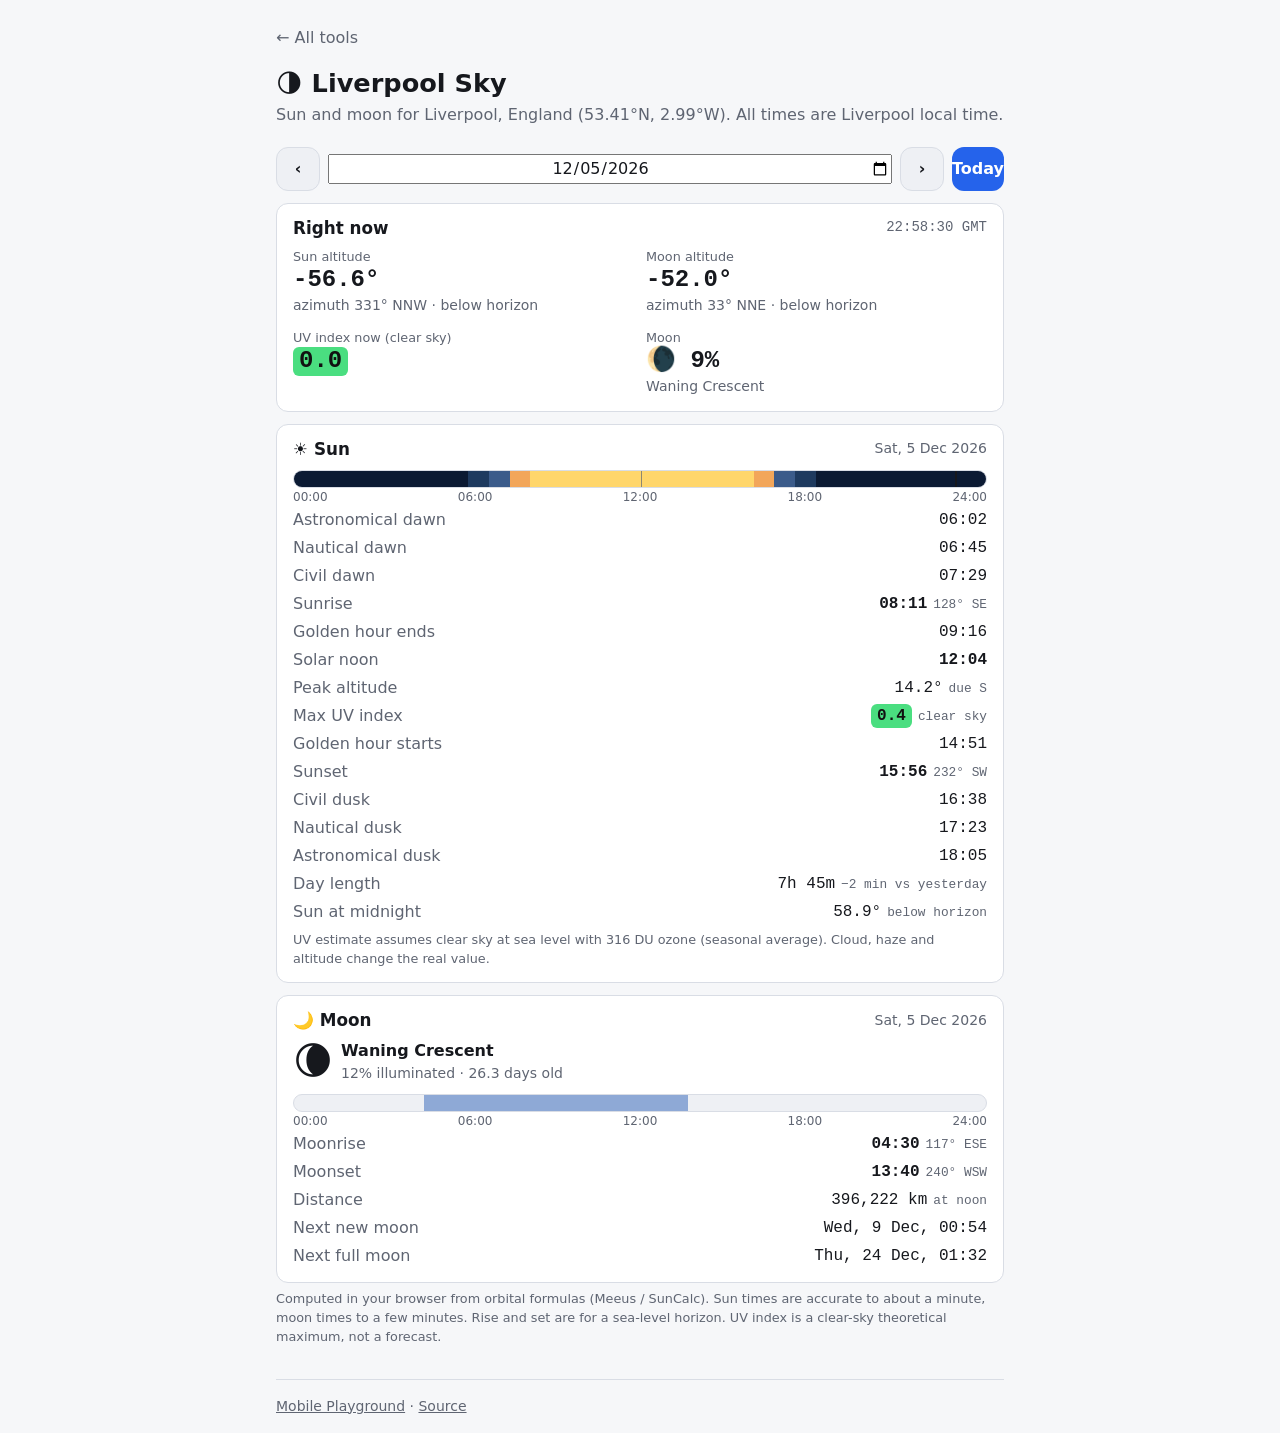
==== tools/liverpool-sky/index.html @ 9a12d8ee "Add Liverpool Sky tool Live sun and moon data for Liverpool, computed client-side with no dependenci" ====
<!doctype html>
<html lang="en">
<head>
  <meta charset="utf-8">
  <meta name="viewport" content="width=device-width, initial-scale=1, viewport-fit=cover">
  <meta name="description" content="Live sun and moon data for Liverpool, England: sunrise, sunset, solar noon, sun altitude, UV index, moon phase, moonrise and moonset.">
  <title>Liverpool Sky · Mobile Playground</title>
  <link rel="icon" href="data:image/svg+xml,<svg xmlns='http://www.w3.org/2000/svg' viewBox='0 0 100 100'><text y='.9em' font-size='90'>🌗</text></svg>">
  <link rel="stylesheet" href="../../assets/style.css">
  <style>
    .datebar { display: flex; gap: 8px; align-items: center; margin: 4px 0 12px; }
    .datebar button { flex: 0 0 var(--tap); padding: 0; }
    .datebar input[type="date"] { flex: 1 1 auto; text-align: center; min-width: 0; }
    .datebar .today { flex: 0 0 auto; }

    .card { margin-top: var(--gap); }
    .card h2 { margin: 0 0 8px; font-size: 1.05rem; display: flex; align-items: center; gap: 8px; }
    .card h2 .right { margin-left: auto; font-weight: 400; color: var(--muted); font-size: 0.875rem; }

    dl { margin: 0; display: grid; grid-template-columns: 1fr auto; gap: 4px 12px; }
    dt { color: var(--muted); }
    dt { white-space: nowrap; }
    dd { margin: 0; font-family: var(--mono); text-align: right; }
    dd .sub { color: var(--muted); font-size: 0.8em; margin-left: 6px; white-space: nowrap; }
    dd sup { font-size: 0.7em; color: var(--muted); }
    @media (max-width: 420px) { dd .sub { display: block; margin-left: 0; } }
    .none { color: var(--muted); }

    .now-grid { display: grid; grid-template-columns: 1fr 1fr; gap: 12px; }
    .now-grid .big { font-size: 1.5rem; font-weight: 700; font-family: var(--mono); line-height: 1.2; }
    .now-grid .label { color: var(--muted); font-size: 0.8rem; }
    .clock { font-family: var(--mono); font-size: 1.1rem; font-weight: 600; }

    .bar-wrap { margin: 10px 0 2px; }
    .bar-label { display: flex; justify-content: space-between; font-size: 0.75rem; color: var(--muted); }
    .bar { position: relative; height: 18px; border-radius: 9px; overflow: hidden; border: 1px solid var(--border); background: var(--surface-2); }
    .bar .seg { position: absolute; top: 0; bottom: 0; }
    .bar .mark { position: absolute; top: -2px; bottom: -2px; width: 2px; background: var(--text); transform: translateX(-1px); }
    .bar .mark.noon { background: var(--muted); width: 1px; opacity: .7; }
    .moonseg { background: #8ea9d6; }
    @media (prefers-color-scheme: dark) { .moonseg { background: #5f7fb3; } }

    .phase-emoji { font-size: 2.4rem; line-height: 1; }
    .uv { display: inline-block; min-width: 2.2em; text-align: center; border-radius: 6px; padding: 0 6px; color: #111; font-weight: 700; }
    .foot-note { font-size: 0.8rem; color: var(--muted); margin: 6px 0 0; }
  </style>
</head>
<body>
  <div class="container">

    <a class="back-link" href="../../">← All tools</a>

    <header class="site-header">
      <h1>🌗 Liverpool Sky</h1>
      <p>Sun and moon for Liverpool, England (53.41°N, 2.99°W). All times are Liverpool local time.</p>
    </header>

    <main>
      <div class="datebar">
        <button type="button" id="prev" class="btn-secondary" aria-label="Previous day">‹</button>
        <label for="date" class="visually-hidden">Date</label>
        <input type="date" id="date">
        <button type="button" id="next" class="btn-secondary" aria-label="Next day">›</button>
        <button type="button" id="today" class="today">Today</button>
      </div>

      <section class="card" aria-live="off">
        <h2>Right now <span class="right clock" id="clock">—</span></h2>
        <div class="now-grid">
          <div>
            <div class="label">Sun altitude</div>
            <div class="big" id="sun-alt">—</div>
            <div class="small muted" id="sun-az">—</div>
          </div>
          <div>
            <div class="label">Moon altitude</div>
            <div class="big" id="moon-alt">—</div>
            <div class="small muted" id="moon-az">—</div>
          </div>
          <div>
            <div class="label">UV index now <span class="muted">(clear sky)</span></div>
            <div class="big"><span class="uv" id="uv-now">—</span></div>
          </div>
          <div>
            <div class="label">Moon</div>
            <div class="big" id="moon-now">—</div>
            <div class="small muted" id="moon-now-sub">—</div>
          </div>
        </div>
      </section>

      <section class="card">
        <h2>☀️ Sun <span class="right" id="sun-date"></span></h2>
        <div class="bar-wrap">
          <div class="bar" id="sun-bar" aria-hidden="true"></div>
          <div class="bar-label"><span>00:00</span><span>06:00</span><span>12:00</span><span>18:00</span><span>24:00</span></div>
        </div>
        <dl id="sun-list"></dl>
        <p class="foot-note" id="uv-note"></p>
      </section>

      <section class="card">
        <h2>🌙 Moon <span class="right" id="moon-date"></span></h2>
        <div class="row" style="align-items:center; margin-bottom:8px">
          <span class="phase-emoji" id="phase-emoji" style="flex:0 0 auto" aria-hidden="true">🌑</span>
          <div style="flex:1 1 auto">
            <div style="font-weight:600" id="phase-name">—</div>
            <div class="small muted" id="phase-sub">—</div>
          </div>
        </div>
        <div class="bar-wrap">
          <div class="bar" id="moon-bar" aria-hidden="true"></div>
          <div class="bar-label"><span>00:00</span><span>06:00</span><span>12:00</span><span>18:00</span><span>24:00</span></div>
        </div>
        <dl id="moon-list"></dl>
      </section>

      <p class="foot-note">Computed in your browser from orbital formulas (Meeus / SunCalc). Sun times are accurate to about a minute, moon times to a few minutes. Rise and set are for a sea-level horizon. UV index is a clear-sky theoretical maximum, not a forecast.</p>
    </main>

    <footer class="site-footer">
      <a href="../../">Mobile Playground</a> ·
      <a href="https://github.com/colinmccrae/mobile-playground/tree/main/tools/liverpool-sky">Source</a>
    </footer>

  </div>

  <script src="astro.js"></script>
  <script>
    (function () {
      'use strict';
      const LAT = 53.4084, LNG = -2.9916, TZ = 'Europe/London';
      const $ = id => document.getElementById(id);
      const A = window.Astro;
      const DEG = 180 / Math.PI;

      // ---- Time-zone helpers (everything is shown in Europe/London) ---------
      const partsFmt = new Intl.DateTimeFormat('en-GB', { timeZone: TZ, hourCycle: 'h23',
        year: 'numeric', month: '2-digit', day: '2-digit', hour: '2-digit', minute: '2-digit', second: '2-digit' });
      function londonParts(date) {
        const o = {};
        for (const p of partsFmt.formatToParts(date)) if (p.type !== 'literal') o[p.type] = Number(p.value);
        return { y: o.year, m: o.month, d: o.day, h: o.hour % 24, min: o.minute, s: o.second };
      }
      function londonOffsetMs(t) { // offset of Europe/London from UTC at instant t
        const p = londonParts(new Date(t));
        return Date.UTC(p.y, p.m - 1, p.d, p.h, p.min, p.s) - Math.floor(t / 1000) * 1000;
      }
      function londonMidnight(y, m, d) {
        const guess = Date.UTC(y, m - 1, d);
        let t = guess - londonOffsetMs(guess);
        t = guess - londonOffsetMs(t);       // second pass handles DST transition days
        return new Date(t);
      }
      const timeFmt = new Intl.DateTimeFormat('en-GB', { timeZone: TZ, hour: '2-digit', minute: '2-digit', hourCycle: 'h23' });
      const clockFmt = new Intl.DateTimeFormat('en-GB', { timeZone: TZ, hour: '2-digit', minute: '2-digit', second: '2-digit', hourCycle: 'h23', timeZoneName: 'short' });
      const dateFmt = new Intl.DateTimeFormat('en-GB', { timeZone: TZ, weekday: 'short', day: 'numeric', month: 'short', year: 'numeric' });
      const dateTimeFmt = new Intl.DateTimeFormat('en-GB', { timeZone: TZ, weekday: 'short', day: 'numeric', month: 'short', hour: '2-digit', minute: '2-digit', hourCycle: 'h23' });

      let dayStart = 0, dayEnd = 0; // set by render(); used to flag times outside the shown day
      function fmtTime(d) {
        if (!d) return '<span class="none">—</span>';
        const t = timeFmt.format(d);
        return d >= dayEnd ? `${t}<sup>+1</sup>` : d < dayStart ? `${t}<sup>−1</sup>` : t;
      }
      const iso = ({ y, m, d }) => `${y}-${String(m).padStart(2, '0')}-${String(d).padStart(2, '0')}`;
      function fmtDur(ms) {
        const m = Math.round(ms / 60000), h = Math.floor(m / 60);
        return `${h}h ${String(m % 60).padStart(2, '0')}m`;
      }
      function fmtDelta(ms) {
        const m = Math.round(ms / 60000), sign = m > 0 ? '+' : m < 0 ? '−' : '±';
        return `${sign}${Math.abs(m)} min`;
      }
      const COMPASS = ['N','NNE','NE','ENE','E','ESE','SE','SSE','S','SSW','SW','WSW','W','WNW','NW','NNW'];
      const compass = azDeg => COMPASS[Math.round(((azDeg % 360) + 360) % 360 / 22.5) % 16];
      const fmtAz = azRad => { const a = ((azRad * DEG) % 360 + 360) % 360; return `${a.toFixed(0)}° ${compass(a)}`; };

      // ---- Moon phase naming ---------------------------------------------
      const PHASES = [['New Moon','🌑'],['Waxing Crescent','🌒'],['First Quarter','🌓'],['Waxing Gibbous','🌔'],
                      ['Full Moon','🌕'],['Waning Gibbous','🌖'],['Last Quarter','🌗'],['Waning Crescent','🌘']];
      function phaseInfo(p) {
        const tol = 0.0167; // ~half a day either side of the exact phase
        if (p < tol || p > 1 - tol) return PHASES[0];
        if (Math.abs(p - 0.25) < tol) return PHASES[2];
        if (Math.abs(p - 0.5) < tol) return PHASES[4];
        if (Math.abs(p - 0.75) < tol) return PHASES[6];
        if (p < 0.25) return PHASES[1];
        if (p < 0.5) return PHASES[3];
        if (p < 0.75) return PHASES[5];
        return PHASES[7];
      }
      const SYNODIC = 29.530588853;

      // ---- UV --------------------------------------------------------------
      // Seasonal ozone climatology for ~53°N: peaks ~380 DU in spring, ~290 DU in autumn.
      function ozoneDU(y, m, d) {
        const doy = Math.round((Date.UTC(y, m - 1, d) - Date.UTC(y, 0, 1)) / 86400000) + 1;
        return 335 + 45 * Math.cos(2 * Math.PI * (doy - 90) / 365);
      }
      function uvColour(uv) {
        return uv < 3 ? '#4ade80' : uv < 6 ? '#facc15' : uv < 8 ? '#fb923c' : uv < 11 ? '#f87171' : '#c084fc';
      }
      function setUv(el, uv) {
        el.textContent = uv.toFixed(1);
        el.style.background = uvColour(uv);
      }

      // ---- State -----------------------------------------------------------
      let view = londonParts(new Date());      // civil date being shown, in Liverpool
      let day = null;                          // computed data for `view`
      const dateInput = $('date');

      const pct = (t, start, end) => Math.max(0, Math.min(100, (t - start) / (end - start) * 100));

      function render() {
        const start = londonMidnight(view.y, view.m, view.d);
        const next = londonParts(new Date(start.valueOf() + 36 * 3600000)); // safely into next day
        const end = londonMidnight(next.y, next.m, next.d);
        const ref = new Date(start.valueOf() + 12 * 3600000);
        const prevRef = new Date(ref.valueOf() - 86400000);

        const sun = A.getSunTimes(ref, LAT, LNG);
        const sunYesterday = A.getSunTimes(prevRef, LAT, LNG);
        const maxAlt = A.getSunPosition(sun.solarNoon, LAT, LNG).altitude;
        const minAlt = A.getSunPosition(sun.nadir, LAT, LNG).altitude;
        const ozone = ozoneDU(view.y, view.m, view.d);
        const uvMax = A.uvIndex(maxAlt, ozone);
        const dayLen = sun.sunrise && sun.sunset ? sun.sunset - sun.sunrise : null;
        const dayLenY = sunYesterday.sunrise && sunYesterday.sunset ? sunYesterday.sunset - sunYesterday.sunrise : null;

        const moonT = A.getMoonTimes(start, LAT, LNG);
        const ill = A.getMoonIllumination(ref);
        const [phaseName, phaseEmoji] = phaseInfo(ill.phase);
        const nextNew = A.nextMoonPhase(start, 0), nextFull = A.nextMoonPhase(start, 0.5);
        const moonDist = A.getMoonPosition(ref, LAT, LNG).distance;

        day = { start, end, sun };
        dayStart = start; dayEnd = end;
        dateInput.value = iso(view);
        $('sun-date').textContent = dateFmt.format(ref);
        $('moon-date').textContent = dateFmt.format(ref);

        // Sun list
        $('sun-list').innerHTML = [
          ['Astronomical dawn', fmtTime(sun.nightEnd), sun.nightEnd ? '' : 'no true night'],
          ['Nautical dawn', fmtTime(sun.nauticalDawn)],
          ['Civil dawn', fmtTime(sun.dawn)],
          ['Sunrise', `<strong>${fmtTime(sun.sunrise)}</strong>`, sun.sunrise ? fmtAz(A.getSunPosition(sun.sunrise, LAT, LNG).azimuth) : ''],
          ['Golden hour ends', fmtTime(sun.goldenHourEnd)],
          ['Solar noon', `<strong>${fmtTime(sun.solarNoon)}</strong>`],
          ['Peak altitude', `${(maxAlt * DEG).toFixed(1)}°`, 'due S'],
          ['Max UV index', `<span class="uv" id="uv-max"></span>`, 'clear sky'],
          ['Golden hour starts', fmtTime(sun.goldenHour)],
          ['Sunset', `<strong>${fmtTime(sun.sunset)}</strong>`, sun.sunset ? fmtAz(A.getSunPosition(sun.sunset, LAT, LNG).azimuth) : ''],
          ['Civil dusk', fmtTime(sun.dusk)],
          ['Nautical dusk', fmtTime(sun.nauticalDusk)],
          ['Astronomical dusk', fmtTime(sun.night), sun.night ? '' : 'no true night'],
          ['Day length', dayLen ? fmtDur(dayLen) : '—', dayLen && dayLenY ? fmtDelta(dayLen - dayLenY) + ' vs yesterday' : ''],
          ['Sun at midnight', `${Math.abs(minAlt * DEG).toFixed(1)}°`, minAlt < 0 ? 'below horizon' : 'above horizon'],
        ].map(([k, v, sub]) => `<dt>${k}</dt><dd>${v}${sub ? `<span class="sub">${sub}</span>` : ''}</dd>`).join('');
        setUv($('uv-max'), uvMax);
        $('uv-note').textContent = `UV estimate assumes clear sky at sea level with ${ozone.toFixed(0)} DU ozone (seasonal average). Cloud, haze and altitude change the real value.`;

        // Sun bar: night | astro | nautical | civil | day | civil | nautical | astro | night
        const bounds = [sun.nightEnd, sun.nauticalDawn, sun.dawn, sun.sunrise, sun.sunset, sun.dusk, sun.nauticalDusk, sun.night]
          .map((t, i) => t ? pct(t, start, end) : (i < 4 ? 0 : 100));
        const cols = ['#0b1a33', '#1e3a5f', '#3b5b8a', '#f2a65a', '#ffd66b', '#f2a65a', '#3b5b8a', '#1e3a5f', '#0b1a33'];
        let html = '', prev = 0;
        for (let i = 0; i <= bounds.length; i++) {
          const to = i < bounds.length ? bounds[i] : 100;
          html += `<div class="seg" style="left:${prev}%;width:${to - prev}%;background:${cols[i]}"></div>`;
          prev = to;
        }
        html += `<div class="mark noon" style="left:${pct(sun.solarNoon, start, end)}%"></div>`;
        html += `<div class="mark hidden" id="sun-now"></div>`;
        $('sun-bar').innerHTML = html;

        // Moon
        $('phase-emoji').textContent = phaseEmoji;
        $('phase-name').textContent = phaseName;
        $('phase-sub').textContent = `${(ill.fraction * 100).toFixed(0)}% illuminated · ${(ill.phase * SYNODIC).toFixed(1)} days old`;

        let up = [];
        if (moonT.alwaysUp) up = [[0, 100]];
        else if (moonT.rise && moonT.set) up = moonT.rise < moonT.set ? [[pct(moonT.rise, start, end), pct(moonT.set, start, end)]]
                                                                        : [[0, pct(moonT.set, start, end)], [pct(moonT.rise, start, end), 100]];
        else if (moonT.rise) up = [[pct(moonT.rise, start, end), 100]];
        else if (moonT.set) up = [[0, pct(moonT.set, start, end)]];
        $('moon-bar').innerHTML = up.map(([a, b]) => `<div class="seg moonseg" style="left:${a}%;width:${b - a}%"></div>`).join('')
          + `<div class="mark hidden" id="moon-now"></div>`;

        const noneNote = moonT.alwaysUp ? 'up all day' : moonT.alwaysDown ? 'down all day' : 'not today';
        $('moon-list').innerHTML = [
          ['Moonrise', moonT.rise ? `<strong>${fmtTime(moonT.rise)}</strong>` : `<span class="none">—</span>`, moonT.rise ? fmtAz(A.getMoonPosition(moonT.rise, LAT, LNG).azimuth) : noneNote],
          ['Moonset', moonT.set ? `<strong>${fmtTime(moonT.set)}</strong>` : `<span class="none">—</span>`, moonT.set ? fmtAz(A.getMoonPosition(moonT.set, LAT, LNG).azimuth) : noneNote],
          ['Distance', `${Math.round(moonDist).toLocaleString('en-GB')} km`, 'at noon'],
          ['Next new moon', nextNew ? dateTimeFmt.format(nextNew) : '—'],
          ['Next full moon', nextFull ? dateTimeFmt.format(nextFull) : '—'],
        ].map(([k, v, sub]) => `<dt>${k}</dt><dd>${v}${sub ? `<span class="sub">${sub}</span>` : ''}</dd>`).join('');

        tick();
      }

      function tick() {
        const now = new Date();
        $('clock').textContent = clockFmt.format(now);
        const sp = A.getSunPosition(now, LAT, LNG), mp = A.getMoonPosition(now, LAT, LNG);
        const ill = A.getMoonIllumination(now);
        $('sun-alt').textContent = `${(sp.altitude * DEG).toFixed(1)}°`;
        $('sun-az').textContent = `azimuth ${fmtAz(sp.azimuth)} · ${sp.altitude > 0 ? 'above horizon' : 'below horizon'}`;
        $('moon-alt').textContent = `${(mp.altitude * DEG).toFixed(1)}°`;
        $('moon-az').textContent = `azimuth ${fmtAz(mp.azimuth)} · ${mp.altitude > 0 ? 'above horizon' : 'below horizon'}`;
        const p = londonParts(now);
        setUv($('uv-now'), A.uvIndex(sp.altitude, ozoneDU(p.y, p.m, p.d)));
        const [name, emoji] = phaseInfo(ill.phase);
        $('moon-now').textContent = `${emoji} ${(ill.fraction * 100).toFixed(0)}%`;
        $('moon-now-sub').textContent = name;

        // Live markers only when the shown day is today.
        const isToday = day && now >= day.start && now < day.end;
        for (const id of ['sun-now', 'moon-now']) {
          const el = $(id); if (!el) continue;
          el.classList.toggle('hidden', !isToday);
          if (isToday) el.style.left = pct(now, day.start, day.end) + '%';
        }
      }

      // ---- Controls ----------------------------------------------------------
      function shift(days) {
        const t = londonMidnight(view.y, view.m, view.d).valueOf() + (days * 24 + 12) * 3600000;
        view = londonParts(new Date(t));
        render();
      }
      $('prev').addEventListener('click', () => shift(-1));
      $('next').addEventListener('click', () => shift(1));
      $('today').addEventListener('click', () => { view = londonParts(new Date()); render(); });
      dateInput.addEventListener('change', () => {
        const m = /^(\d{4})-(\d{2})-(\d{2})$/.exec(dateInput.value);
        if (m) { view = { y: +m[1], m: +m[2], d: +m[3] }; render(); }
      });

      render();
      setInterval(tick, 1000);
      // Roll the view over at midnight if the user left the page open on "today".
      setInterval(() => { const t = londonParts(new Date()); if (day && new Date() >= day.end && iso(view) === iso(londonParts(new Date(day.end - 1)))) { view = t; render(); } }, 60000);
    })();
  </script>
</body>
</html>
---- assets/style.css ----
/* Mobile Playground — shared stylesheet
   Loaded by the landing page and every tool page (../../assets/style.css).
   Mobile-first. Light/dark follows the OS. Keep it dependency-free. */

:root {
  color-scheme: light dark;

  --bg: #f6f7f9;
  --surface: #ffffff;
  --surface-2: #eef0f4;
  --text: #16181d;
  --muted: #5f6572;
  --border: #d9dde5;
  --accent: #2563eb;
  --accent-contrast: #ffffff;
  --danger: #dc2626;
  --ok: #16a34a;

  --radius: 12px;
  --gap: 12px;
  --maxw: 760px;
  --tap: 44px;                    /* minimum touch target */
  --font: system-ui, -apple-system, "Segoe UI", Roboto, Helvetica, Arial, sans-serif;
  --mono: ui-monospace, SFMono-Regular, Menlo, Consolas, monospace;
}

@media (prefers-color-scheme: dark) {
  :root {
    --bg: #0f1115;
    --surface: #181b21;
    --surface-2: #22262e;
    --text: #e8eaef;
    --muted: #9aa1ad;
    --border: #2e333d;
    --accent: #60a5fa;
    --accent-contrast: #0b1220;
    --danger: #f87171;
    --ok: #4ade80;
  }
}

*, *::before, *::after { box-sizing: border-box; }

html { -webkit-text-size-adjust: 100%; }

body {
  margin: 0;
  font-family: var(--font);
  font-size: 16px;               /* 16px+ stops iOS zooming into inputs */
  line-height: 1.5;
  color: var(--text);
  background: var(--bg);
  padding: env(safe-area-inset-top) env(safe-area-inset-right)
           env(safe-area-inset-bottom) env(safe-area-inset-left);
}

.container {
  max-width: var(--maxw);
  margin: 0 auto;
  padding: 16px;
}

/* ---- Header / footer ------------------------------------------------- */

.site-header { padding: 8px 0 16px; }
.site-header h1 { margin: 0 0 4px; font-size: 1.6rem; line-height: 1.2; }
.site-header p  { margin: 0; color: var(--muted); }

.back-link {
  display: inline-flex; align-items: center; gap: 6px;
  min-height: var(--tap); color: var(--muted); text-decoration: none;
}
.back-link:hover, .back-link:focus-visible { color: var(--accent); }

.site-footer {
  margin-top: 32px; padding-top: 16px;
  border-top: 1px solid var(--border);
  color: var(--muted); font-size: 0.875rem;
}
.site-footer a { color: inherit; }

/* ---- Typography ------------------------------------------------------ */

h1, h2, h3 { line-height: 1.25; }
h2 { font-size: 1.2rem; margin: 24px 0 8px; }
a  { color: var(--accent); }
code, pre, .mono { font-family: var(--mono); font-size: 0.9375em; }
pre {
  background: var(--surface-2); border: 1px solid var(--border);
  border-radius: var(--radius); padding: 12px; overflow-x: auto;
}
.muted { color: var(--muted); }
.small { font-size: 0.875rem; }

/* ---- Cards / grid ---------------------------------------------------- */

.grid {
  display: grid; gap: var(--gap);
  grid-template-columns: 1fr;
}
@media (min-width: 560px) {
  .grid { grid-template-columns: repeat(2, 1fr); }
}

.card {
  display: block;
  background: var(--surface);
  border: 1px solid var(--border);
  border-radius: var(--radius);
  padding: 14px 16px;
  color: inherit; text-decoration: none;
}
a.card:hover, a.card:focus-visible {
  border-color: var(--accent);
  outline: none;
}
.card-title {
  display: flex; align-items: center; gap: 10px;
  font-weight: 600; font-size: 1.05rem; margin: 0 0 4px;
}
.card-icon { font-size: 1.4rem; line-height: 1; }
.card-desc { margin: 0; color: var(--muted); }
.card-meta { margin: 8px 0 0; display: flex; flex-wrap: wrap; gap: 6px; }

.tag {
  display: inline-block; font-size: 0.75rem; padding: 2px 8px;
  border-radius: 999px; background: var(--surface-2); color: var(--muted);
}

/* ---- Forms / controls ------------------------------------------------ */

label { display: block; font-weight: 600; margin: 12px 0 4px; }

input, select, textarea, button {
  font: inherit; color: inherit;
}
input[type="text"], input[type="search"], input[type="number"],
input[type="url"], input[type="email"], input[type="datetime-local"],
select, textarea {
  width: 100%; min-height: var(--tap);
  padding: 10px 12px;
  background: var(--surface);
  border: 1px solid var(--border);
  border-radius: var(--radius);
}
input:focus-visible, select:focus-visible, textarea:focus-visible,
button:focus-visible {
  outline: 2px solid var(--accent); outline-offset: 2px;
}
textarea { min-height: 120px; resize: vertical; }

button, .btn {
  display: inline-flex; align-items: center; justify-content: center; gap: 6px;
  min-height: var(--tap); padding: 10px 16px;
  background: var(--accent); color: var(--accent-contrast);
  border: 0; border-radius: var(--radius);
  cursor: pointer; text-decoration: none; font-weight: 600;
  -webkit-tap-highlight-color: transparent;
}
button:disabled { opacity: 0.5; cursor: not-allowed; }
.btn-secondary {
  background: var(--surface-2); color: var(--text);
  border: 1px solid var(--border);
}
.row { display: flex; flex-wrap: wrap; gap: 8px; align-items: center; }
.row > * { flex: 1 1 auto; }

/* ---- Utilities ------------------------------------------------------- */

.result {
  margin-top: 12px; padding: 12px 14px;
  background: var(--surface); border: 1px solid var(--border);
  border-radius: var(--radius); word-break: break-word;
}
.error { color: var(--danger); }
.ok    { color: var(--ok); }
.hidden { display: none !important; }
.visually-hidden {
  position: absolute; width: 1px; height: 1px; overflow: hidden;
  clip: rect(0 0 0 0); white-space: nowrap;
}
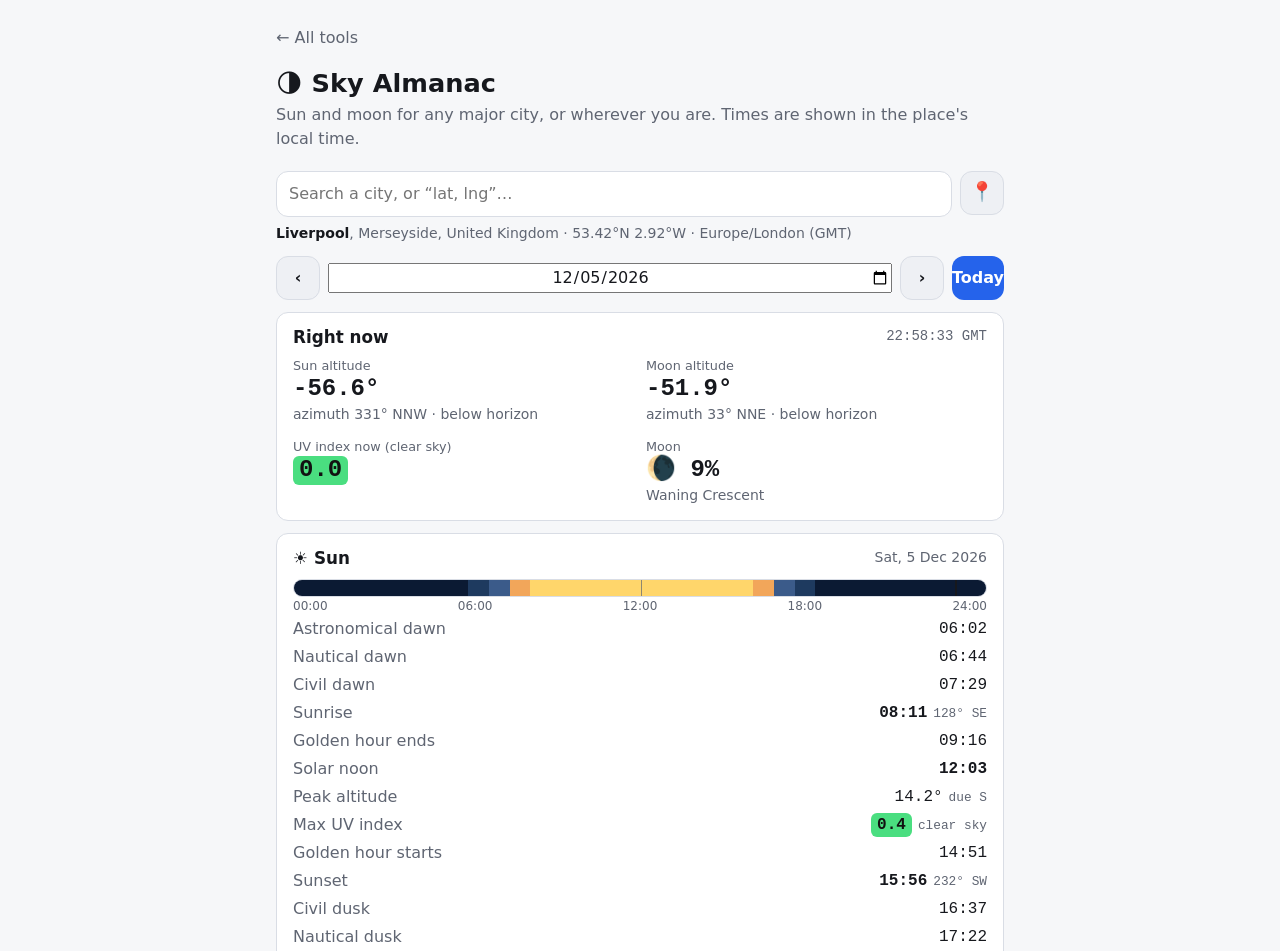
==== commit 9daec9e3: "Sky Almanac: any city or device location (was Liverpool Sky) Rename tools/liverpool-sky to tools/sky" ====
--- a/tools/liverpool-sky/index.html
+++ b/tools/liverpool-sky/index.html
@@ -2,349 +2,15 @@
 <html lang="en">
 <head>
   <meta charset="utf-8">
-  <meta name="viewport" content="width=device-width, initial-scale=1, viewport-fit=cover">
-  <meta name="description" content="Live sun and moon data for Liverpool, England: sunrise, sunset, solar noon, sun altitude, UV index, moon phase, moonrise and moonset.">
-  <title>Liverpool Sky · Mobile Playground</title>
-  <link rel="icon" href="data:image/svg+xml,<svg xmlns='http://www.w3.org/2000/svg' viewBox='0 0 100 100'><text y='.9em' font-size='90'>🌗</text></svg>">
+  <meta name="viewport" content="width=device-width, initial-scale=1">
+  <meta http-equiv="refresh" content="0; url=../sky/?q=Liverpool&cc=GB">
+  <title>Moved · Mobile Playground</title>
+  <link rel="canonical" href="../sky/?q=Liverpool&cc=GB">
   <link rel="stylesheet" href="../../assets/style.css">
-  <style>
-    .datebar { display: flex; gap: 8px; align-items: center; margin: 4px 0 12px; }
-    .datebar button { flex: 0 0 var(--tap); padding: 0; }
-    .datebar input[type="date"] { flex: 1 1 auto; text-align: center; min-width: 0; }
-    .datebar .today { flex: 0 0 auto; }
-
-    .card { margin-top: var(--gap); }
-    .card h2 { margin: 0 0 8px; font-size: 1.05rem; display: flex; align-items: center; gap: 8px; }
-    .card h2 .right { margin-left: auto; font-weight: 400; color: var(--muted); font-size: 0.875rem; }
-
-    dl { margin: 0; display: grid; grid-template-columns: 1fr auto; gap: 4px 12px; }
-    dt { color: var(--muted); }
-    dt { white-space: nowrap; }
-    dd { margin: 0; font-family: var(--mono); text-align: right; }
-    dd .sub { color: var(--muted); font-size: 0.8em; margin-left: 6px; white-space: nowrap; }
-    dd sup { font-size: 0.7em; color: var(--muted); }
-    @media (max-width: 420px) { dd .sub { display: block; margin-left: 0; } }
-    .none { color: var(--muted); }
-
-    .now-grid { display: grid; grid-template-columns: 1fr 1fr; gap: 12px; }
-    .now-grid .big { font-size: 1.5rem; font-weight: 700; font-family: var(--mono); line-height: 1.2; }
-    .now-grid .label { color: var(--muted); font-size: 0.8rem; }
-    .clock { font-family: var(--mono); font-size: 1.1rem; font-weight: 600; }
-
-    .bar-wrap { margin: 10px 0 2px; }
-    .bar-label { display: flex; justify-content: space-between; font-size: 0.75rem; color: var(--muted); }
-    .bar { position: relative; height: 18px; border-radius: 9px; overflow: hidden; border: 1px solid var(--border); background: var(--surface-2); }
-    .bar .seg { position: absolute; top: 0; bottom: 0; }
-    .bar .mark { position: absolute; top: -2px; bottom: -2px; width: 2px; background: var(--text); transform: translateX(-1px); }
-    .bar .mark.noon { background: var(--muted); width: 1px; opacity: .7; }
-    .moonseg { background: #8ea9d6; }
-    @media (prefers-color-scheme: dark) { .moonseg { background: #5f7fb3; } }
-
-    .phase-emoji { font-size: 2.4rem; line-height: 1; }
-    .uv { display: inline-block; min-width: 2.2em; text-align: center; border-radius: 6px; padding: 0 6px; color: #111; font-weight: 700; }
-    .foot-note { font-size: 0.8rem; color: var(--muted); margin: 6px 0 0; }
-  </style>
 </head>
 <body>
   <div class="container">
-
-    <a class="back-link" href="../../">← All tools</a>
-
-    <header class="site-header">
-      <h1>🌗 Liverpool Sky</h1>
-      <p>Sun and moon for Liverpool, England (53.41°N, 2.99°W). All times are Liverpool local time.</p>
-    </header>
-
-    <main>
-      <div class="datebar">
-        <button type="button" id="prev" class="btn-secondary" aria-label="Previous day">‹</button>
-        <label for="date" class="visually-hidden">Date</label>
-        <input type="date" id="date">
-        <button type="button" id="next" class="btn-secondary" aria-label="Next day">›</button>
-        <button type="button" id="today" class="today">Today</button>
-      </div>
-
-      <section class="card" aria-live="off">
-        <h2>Right now <span class="right clock" id="clock">—</span></h2>
-        <div class="now-grid">
-          <div>
-            <div class="label">Sun altitude</div>
-            <div class="big" id="sun-alt">—</div>
-            <div class="small muted" id="sun-az">—</div>
-          </div>
-          <div>
-            <div class="label">Moon altitude</div>
-            <div class="big" id="moon-alt">—</div>
-            <div class="small muted" id="moon-az">—</div>
-          </div>
-          <div>
-            <div class="label">UV index now <span class="muted">(clear sky)</span></div>
-            <div class="big"><span class="uv" id="uv-now">—</span></div>
-          </div>
-          <div>
-            <div class="label">Moon</div>
-            <div class="big" id="moon-now">—</div>
-            <div class="small muted" id="moon-now-sub">—</div>
-          </div>
-        </div>
-      </section>
-
-      <section class="card">
-        <h2>☀️ Sun <span class="right" id="sun-date"></span></h2>
-        <div class="bar-wrap">
-          <div class="bar" id="sun-bar" aria-hidden="true"></div>
-          <div class="bar-label"><span>00:00</span><span>06:00</span><span>12:00</span><span>18:00</span><span>24:00</span></div>
-        </div>
-        <dl id="sun-list"></dl>
-        <p class="foot-note" id="uv-note"></p>
-      </section>
-
-      <section class="card">
-        <h2>🌙 Moon <span class="right" id="moon-date"></span></h2>
-        <div class="row" style="align-items:center; margin-bottom:8px">
-          <span class="phase-emoji" id="phase-emoji" style="flex:0 0 auto" aria-hidden="true">🌑</span>
-          <div style="flex:1 1 auto">
-            <div style="font-weight:600" id="phase-name">—</div>
-            <div class="small muted" id="phase-sub">—</div>
-          </div>
-        </div>
-        <div class="bar-wrap">
-          <div class="bar" id="moon-bar" aria-hidden="true"></div>
-          <div class="bar-label"><span>00:00</span><span>06:00</span><span>12:00</span><span>18:00</span><span>24:00</span></div>
-        </div>
-        <dl id="moon-list"></dl>
-      </section>
-
-      <p class="foot-note">Computed in your browser from orbital formulas (Meeus / SunCalc). Sun times are accurate to about a minute, moon times to a few minutes. Rise and set are for a sea-level horizon. UV index is a clear-sky theoretical maximum, not a forecast.</p>
-    </main>
-
-    <footer class="site-footer">
-      <a href="../../">Mobile Playground</a> ·
-      <a href="https://github.com/colinmccrae/mobile-playground/tree/main/tools/liverpool-sky">Source</a>
-    </footer>
-
+    <p>This tool has moved. <a href="../sky/?q=Liverpool&cc=GB">Open Sky Almanac for Liverpool</a>.</p>
   </div>
-
-  <script src="astro.js"></script>
-  <script>
-    (function () {
-      'use strict';
-      const LAT = 53.4084, LNG = -2.9916, TZ = 'Europe/London';
-      const $ = id => document.getElementById(id);
-      const A = window.Astro;
-      const DEG = 180 / Math.PI;
-
-      // ---- Time-zone helpers (everything is shown in Europe/London) ---------
-      const partsFmt = new Intl.DateTimeFormat('en-GB', { timeZone: TZ, hourCycle: 'h23',
-        year: 'numeric', month: '2-digit', day: '2-digit', hour: '2-digit', minute: '2-digit', second: '2-digit' });
-      function londonParts(date) {
-        const o = {};
-        for (const p of partsFmt.formatToParts(date)) if (p.type !== 'literal') o[p.type] = Number(p.value);
-        return { y: o.year, m: o.month, d: o.day, h: o.hour % 24, min: o.minute, s: o.second };
-      }
-      function londonOffsetMs(t) { // offset of Europe/London from UTC at instant t
-        const p = londonParts(new Date(t));
-        return Date.UTC(p.y, p.m - 1, p.d, p.h, p.min, p.s) - Math.floor(t / 1000) * 1000;
-      }
-      function londonMidnight(y, m, d) {
-        const guess = Date.UTC(y, m - 1, d);
-        let t = guess - londonOffsetMs(guess);
-        t = guess - londonOffsetMs(t);       // second pass handles DST transition days
-        return new Date(t);
-      }
-      const timeFmt = new Intl.DateTimeFormat('en-GB', { timeZone: TZ, hour: '2-digit', minute: '2-digit', hourCycle: 'h23' });
-      const clockFmt = new Intl.DateTimeFormat('en-GB', { timeZone: TZ, hour: '2-digit', minute: '2-digit', second: '2-digit', hourCycle: 'h23', timeZoneName: 'short' });
-      const dateFmt = new Intl.DateTimeFormat('en-GB', { timeZone: TZ, weekday: 'short', day: 'numeric', month: 'short', year: 'numeric' });
-      const dateTimeFmt = new Intl.DateTimeFormat('en-GB', { timeZone: TZ, weekday: 'short', day: 'numeric', month: 'short', hour: '2-digit', minute: '2-digit', hourCycle: 'h23' });
-
-      let dayStart = 0, dayEnd = 0; // set by render(); used to flag times outside the shown day
-      function fmtTime(d) {
-        if (!d) return '<span class="none">—</span>';
-        const t = timeFmt.format(d);
-        return d >= dayEnd ? `${t}<sup>+1</sup>` : d < dayStart ? `${t}<sup>−1</sup>` : t;
-      }
-      const iso = ({ y, m, d }) => `${y}-${String(m).padStart(2, '0')}-${String(d).padStart(2, '0')}`;
-      function fmtDur(ms) {
-        const m = Math.round(ms / 60000), h = Math.floor(m / 60);
-        return `${h}h ${String(m % 60).padStart(2, '0')}m`;
-      }
-      function fmtDelta(ms) {
-        const m = Math.round(ms / 60000), sign = m > 0 ? '+' : m < 0 ? '−' : '±';
-        return `${sign}${Math.abs(m)} min`;
-      }
-      const COMPASS = ['N','NNE','NE','ENE','E','ESE','SE','SSE','S','SSW','SW','WSW','W','WNW','NW','NNW'];
-      const compass = azDeg => COMPASS[Math.round(((azDeg % 360) + 360) % 360 / 22.5) % 16];
-      const fmtAz = azRad => { const a = ((azRad * DEG) % 360 + 360) % 360; return `${a.toFixed(0)}° ${compass(a)}`; };
-
-      // ---- Moon phase naming ---------------------------------------------
-      const PHASES = [['New Moon','🌑'],['Waxing Crescent','🌒'],['First Quarter','🌓'],['Waxing Gibbous','🌔'],
-                      ['Full Moon','🌕'],['Waning Gibbous','🌖'],['Last Quarter','🌗'],['Waning Crescent','🌘']];
-      function phaseInfo(p) {
-        const tol = 0.0167; // ~half a day either side of the exact phase
-        if (p < tol || p > 1 - tol) return PHASES[0];
-        if (Math.abs(p - 0.25) < tol) return PHASES[2];
-        if (Math.abs(p - 0.5) < tol) return PHASES[4];
-        if (Math.abs(p - 0.75) < tol) return PHASES[6];
-        if (p < 0.25) return PHASES[1];
-        if (p < 0.5) return PHASES[3];
-        if (p < 0.75) return PHASES[5];
-        return PHASES[7];
-      }
-      const SYNODIC = 29.530588853;
-
-      // ---- UV --------------------------------------------------------------
-      // Seasonal ozone climatology for ~53°N: peaks ~380 DU in spring, ~290 DU in autumn.
-      function ozoneDU(y, m, d) {
-        const doy = Math.round((Date.UTC(y, m - 1, d) - Date.UTC(y, 0, 1)) / 86400000) + 1;
-        return 335 + 45 * Math.cos(2 * Math.PI * (doy - 90) / 365);
-      }
-      function uvColour(uv) {
-        return uv < 3 ? '#4ade80' : uv < 6 ? '#facc15' : uv < 8 ? '#fb923c' : uv < 11 ? '#f87171' : '#c084fc';
-      }
-      function setUv(el, uv) {
-        el.textContent = uv.toFixed(1);
-        el.style.background = uvColour(uv);
-      }
-
-      // ---- State -----------------------------------------------------------
-      let view = londonParts(new Date());      // civil date being shown, in Liverpool
-      let day = null;                          // computed data for `view`
-      const dateInput = $('date');
-
-      const pct = (t, start, end) => Math.max(0, Math.min(100, (t - start) / (end - start) * 100));
-
-      function render() {
-        const start = londonMidnight(view.y, view.m, view.d);
-        const next = londonParts(new Date(start.valueOf() + 36 * 3600000)); // safely into next day
-        const end = londonMidnight(next.y, next.m, next.d);
-        const ref = new Date(start.valueOf() + 12 * 3600000);
-        const prevRef = new Date(ref.valueOf() - 86400000);
-
-        const sun = A.getSunTimes(ref, LAT, LNG);
-        const sunYesterday = A.getSunTimes(prevRef, LAT, LNG);
-        const maxAlt = A.getSunPosition(sun.solarNoon, LAT, LNG).altitude;
-        const minAlt = A.getSunPosition(sun.nadir, LAT, LNG).altitude;
-        const ozone = ozoneDU(view.y, view.m, view.d);
-        const uvMax = A.uvIndex(maxAlt, ozone);
-        const dayLen = sun.sunrise && sun.sunset ? sun.sunset - sun.sunrise : null;
-        const dayLenY = sunYesterday.sunrise && sunYesterday.sunset ? sunYesterday.sunset - sunYesterday.sunrise : null;
-
-        const moonT = A.getMoonTimes(start, LAT, LNG);
-        const ill = A.getMoonIllumination(ref);
-        const [phaseName, phaseEmoji] = phaseInfo(ill.phase);
-        const nextNew = A.nextMoonPhase(start, 0), nextFull = A.nextMoonPhase(start, 0.5);
-        const moonDist = A.getMoonPosition(ref, LAT, LNG).distance;
-
-        day = { start, end, sun };
-        dayStart = start; dayEnd = end;
-        dateInput.value = iso(view);
-        $('sun-date').textContent = dateFmt.format(ref);
-        $('moon-date').textContent = dateFmt.format(ref);
-
-        // Sun list
-        $('sun-list').innerHTML = [
-          ['Astronomical dawn', fmtTime(sun.nightEnd), sun.nightEnd ? '' : 'no true night'],
-          ['Nautical dawn', fmtTime(sun.nauticalDawn)],
-          ['Civil dawn', fmtTime(sun.dawn)],
-          ['Sunrise', `<strong>${fmtTime(sun.sunrise)}</strong>`, sun.sunrise ? fmtAz(A.getSunPosition(sun.sunrise, LAT, LNG).azimuth) : ''],
-          ['Golden hour ends', fmtTime(sun.goldenHourEnd)],
-          ['Solar noon', `<strong>${fmtTime(sun.solarNoon)}</strong>`],
-          ['Peak altitude', `${(maxAlt * DEG).toFixed(1)}°`, 'due S'],
-          ['Max UV index', `<span class="uv" id="uv-max"></span>`, 'clear sky'],
-          ['Golden hour starts', fmtTime(sun.goldenHour)],
-          ['Sunset', `<strong>${fmtTime(sun.sunset)}</strong>`, sun.sunset ? fmtAz(A.getSunPosition(sun.sunset, LAT, LNG).azimuth) : ''],
-          ['Civil dusk', fmtTime(sun.dusk)],
-          ['Nautical dusk', fmtTime(sun.nauticalDusk)],
-          ['Astronomical dusk', fmtTime(sun.night), sun.night ? '' : 'no true night'],
-          ['Day length', dayLen ? fmtDur(dayLen) : '—', dayLen && dayLenY ? fmtDelta(dayLen - dayLenY) + ' vs yesterday' : ''],
-          ['Sun at midnight', `${Math.abs(minAlt * DEG).toFixed(1)}°`, minAlt < 0 ? 'below horizon' : 'above horizon'],
-        ].map(([k, v, sub]) => `<dt>${k}</dt><dd>${v}${sub ? `<span class="sub">${sub}</span>` : ''}</dd>`).join('');
-        setUv($('uv-max'), uvMax);
-        $('uv-note').textContent = `UV estimate assumes clear sky at sea level with ${ozone.toFixed(0)} DU ozone (seasonal average). Cloud, haze and altitude change the real value.`;
-
-        // Sun bar: night | astro | nautical | civil | day | civil | nautical | astro | night
-        const bounds = [sun.nightEnd, sun.nauticalDawn, sun.dawn, sun.sunrise, sun.sunset, sun.dusk, sun.nauticalDusk, sun.night]
-          .map((t, i) => t ? pct(t, start, end) : (i < 4 ? 0 : 100));
-        const cols = ['#0b1a33', '#1e3a5f', '#3b5b8a', '#f2a65a', '#ffd66b', '#f2a65a', '#3b5b8a', '#1e3a5f', '#0b1a33'];
-        let html = '', prev = 0;
-        for (let i = 0; i <= bounds.length; i++) {
-          const to = i < bounds.length ? bounds[i] : 100;
-          html += `<div class="seg" style="left:${prev}%;width:${to - prev}%;background:${cols[i]}"></div>`;
-          prev = to;
-        }
-        html += `<div class="mark noon" style="left:${pct(sun.solarNoon, start, end)}%"></div>`;
-        html += `<div class="mark hidden" id="sun-now"></div>`;
-        $('sun-bar').innerHTML = html;
-
-        // Moon
-        $('phase-emoji').textContent = phaseEmoji;
-        $('phase-name').textContent = phaseName;
-        $('phase-sub').textContent = `${(ill.fraction * 100).toFixed(0)}% illuminated · ${(ill.phase * SYNODIC).toFixed(1)} days old`;
-
-        let up = [];
-        if (moonT.alwaysUp) up = [[0, 100]];
-        else if (moonT.rise && moonT.set) up = moonT.rise < moonT.set ? [[pct(moonT.rise, start, end), pct(moonT.set, start, end)]]
-                                                                        : [[0, pct(moonT.set, start, end)], [pct(moonT.rise, start, end), 100]];
-        else if (moonT.rise) up = [[pct(moonT.rise, start, end), 100]];
-        else if (moonT.set) up = [[0, pct(moonT.set, start, end)]];
-        $('moon-bar').innerHTML = up.map(([a, b]) => `<div class="seg moonseg" style="left:${a}%;width:${b - a}%"></div>`).join('')
-          + `<div class="mark hidden" id="moon-now"></div>`;
-
-        const noneNote = moonT.alwaysUp ? 'up all day' : moonT.alwaysDown ? 'down all day' : 'not today';
-        $('moon-list').innerHTML = [
-          ['Moonrise', moonT.rise ? `<strong>${fmtTime(moonT.rise)}</strong>` : `<span class="none">—</span>`, moonT.rise ? fmtAz(A.getMoonPosition(moonT.rise, LAT, LNG).azimuth) : noneNote],
-          ['Moonset', moonT.set ? `<strong>${fmtTime(moonT.set)}</strong>` : `<span class="none">—</span>`, moonT.set ? fmtAz(A.getMoonPosition(moonT.set, LAT, LNG).azimuth) : noneNote],
-          ['Distance', `${Math.round(moonDist).toLocaleString('en-GB')} km`, 'at noon'],
-          ['Next new moon', nextNew ? dateTimeFmt.format(nextNew) : '—'],
-          ['Next full moon', nextFull ? dateTimeFmt.format(nextFull) : '—'],
-        ].map(([k, v, sub]) => `<dt>${k}</dt><dd>${v}${sub ? `<span class="sub">${sub}</span>` : ''}</dd>`).join('');
-
-        tick();
-      }
-
-      function tick() {
-        const now = new Date();
-        $('clock').textContent = clockFmt.format(now);
-        const sp = A.getSunPosition(now, LAT, LNG), mp = A.getMoonPosition(now, LAT, LNG);
-        const ill = A.getMoonIllumination(now);
-        $('sun-alt').textContent = `${(sp.altitude * DEG).toFixed(1)}°`;
-        $('sun-az').textContent = `azimuth ${fmtAz(sp.azimuth)} · ${sp.altitude > 0 ? 'above horizon' : 'below horizon'}`;
-        $('moon-alt').textContent = `${(mp.altitude * DEG).toFixed(1)}°`;
-        $('moon-az').textContent = `azimuth ${fmtAz(mp.azimuth)} · ${mp.altitude > 0 ? 'above horizon' : 'below horizon'}`;
-        const p = londonParts(now);
-        setUv($('uv-now'), A.uvIndex(sp.altitude, ozoneDU(p.y, p.m, p.d)));
-        const [name, emoji] = phaseInfo(ill.phase);
-        $('moon-now').textContent = `${emoji} ${(ill.fraction * 100).toFixed(0)}%`;
-        $('moon-now-sub').textContent = name;
-
-        // Live markers only when the shown day is today.
-        const isToday = day && now >= day.start && now < day.end;
-        for (const id of ['sun-now', 'moon-now']) {
-          const el = $(id); if (!el) continue;
-          el.classList.toggle('hidden', !isToday);
-          if (isToday) el.style.left = pct(now, day.start, day.end) + '%';
-        }
-      }
-
-      // ---- Controls ----------------------------------------------------------
-      function shift(days) {
-        const t = londonMidnight(view.y, view.m, view.d).valueOf() + (days * 24 + 12) * 3600000;
-        view = londonParts(new Date(t));
-        render();
-      }
-      $('prev').addEventListener('click', () => shift(-1));
-      $('next').addEventListener('click', () => shift(1));
-      $('today').addEventListener('click', () => { view = londonParts(new Date()); render(); });
-      dateInput.addEventListener('change', () => {
-        const m = /^(\d{4})-(\d{2})-(\d{2})$/.exec(dateInput.value);
-        if (m) { view = { y: +m[1], m: +m[2], d: +m[3] }; render(); }
-      });
-
-      render();
-      setInterval(tick, 1000);
-      // Roll the view over at midnight if the user left the page open on "today".
-      setInterval(() => { const t = londonParts(new Date()); if (day && new Date() >= day.end && iso(view) === iso(londonParts(new Date(day.end - 1)))) { view = t; render(); } }, 60000);
-    })();
-  </script>
 </body>
 </html>
